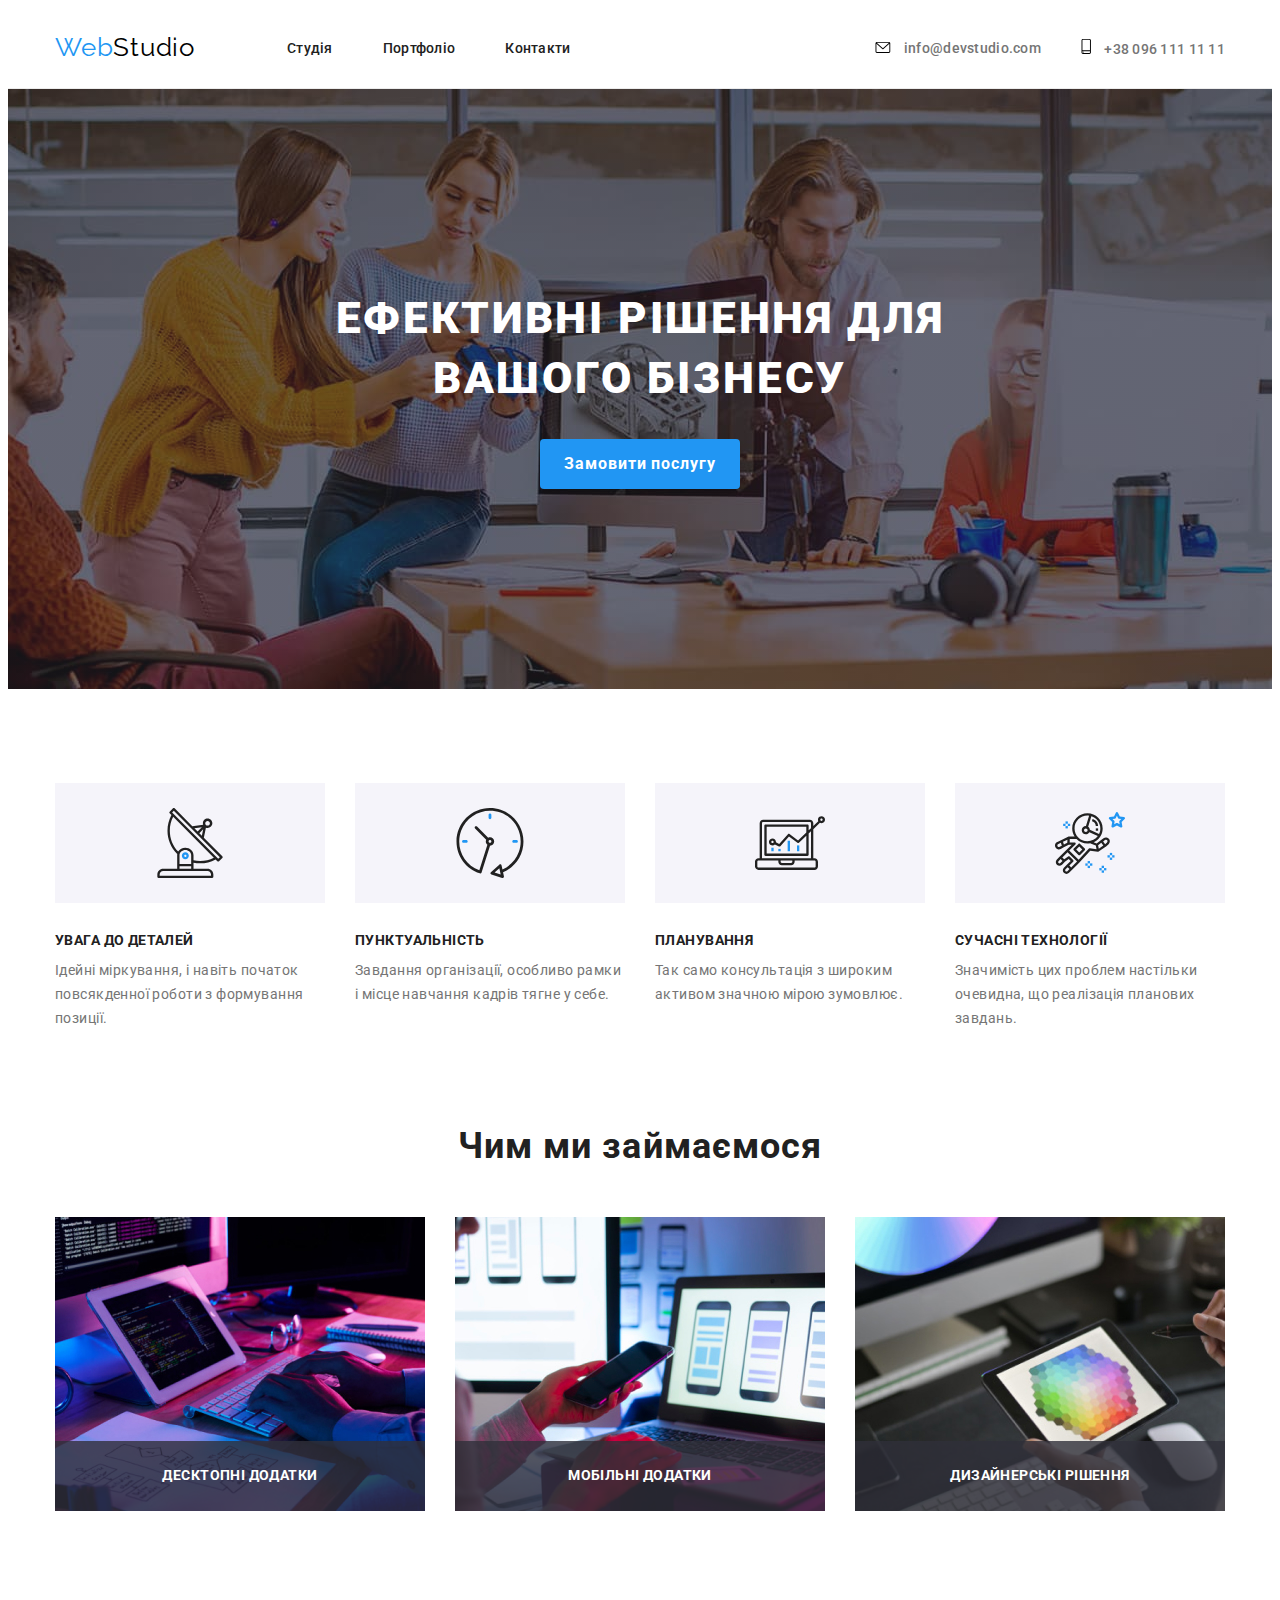
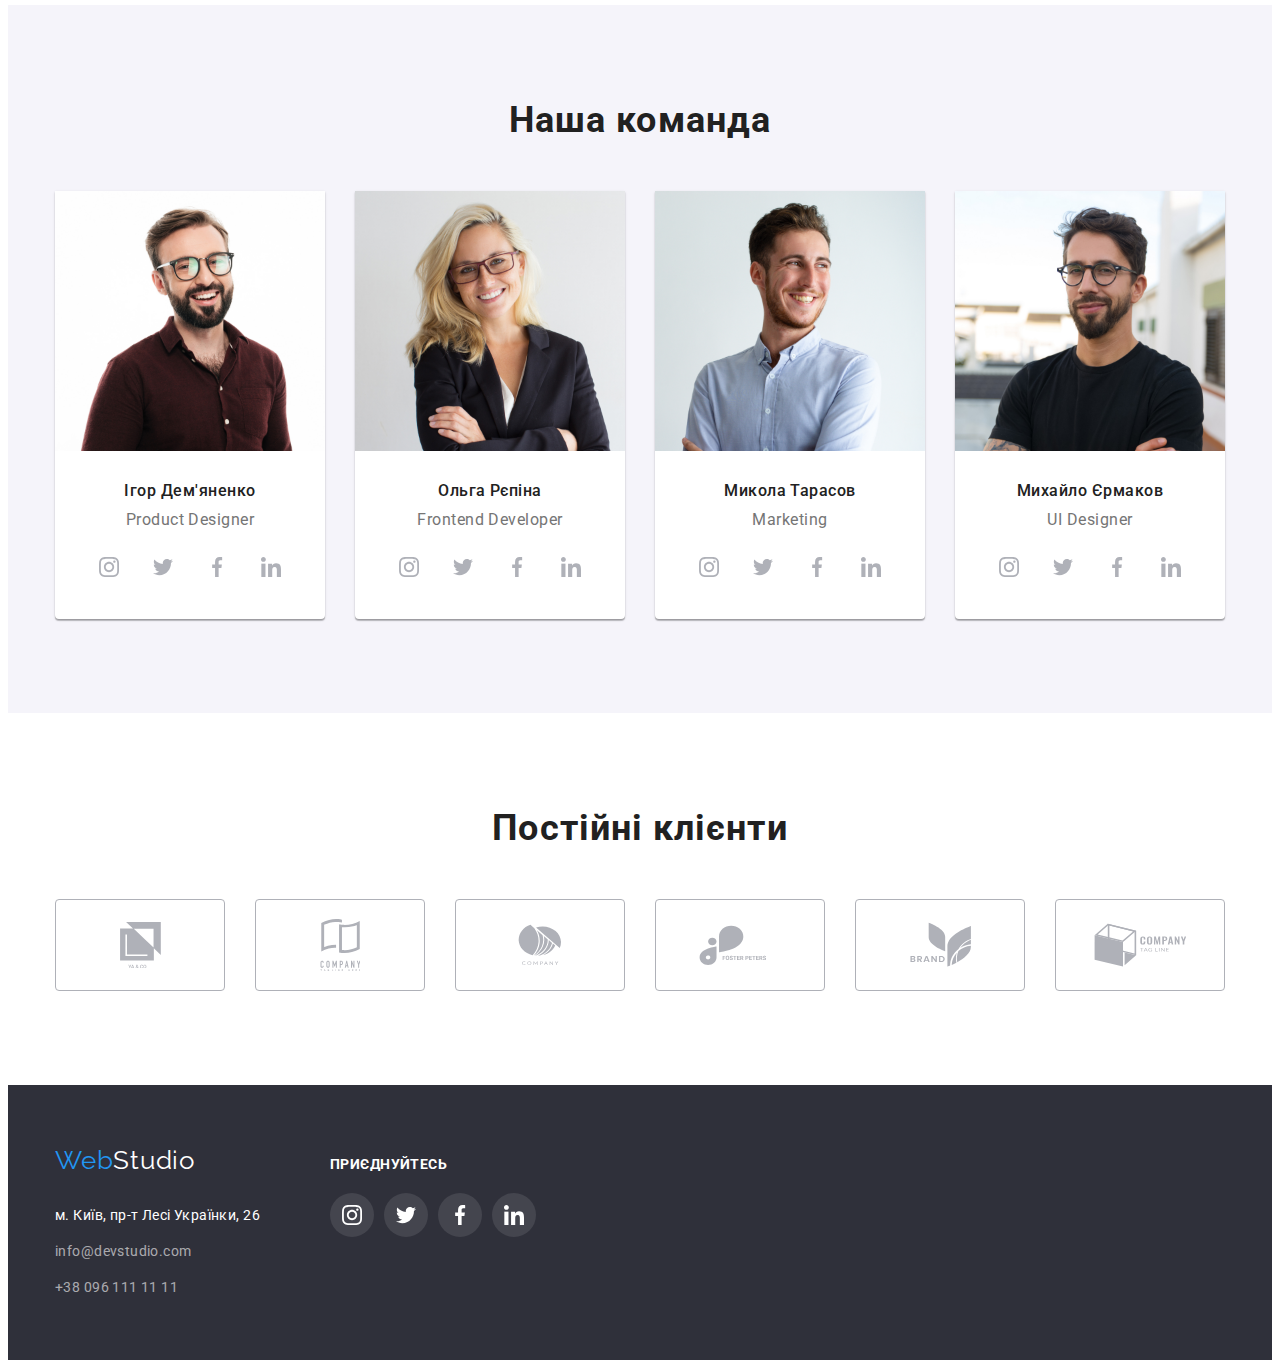
==== index.html @ 6dfbad47 "z-index" ====
<!DOCTYPE html>
<html lang="uk">
<head>
    <meta charset="UTF-8">
    <meta http-equiv="X-UA-Compatible" content="IE=edge">
    <meta name="viewport" content="width=device-width, initial-scale=1.0">
    <title>Студія</title>
    <link rel="stylesheet" href="https://cdnjs.cloudflare.com/ajax/libs/modern-normalize/1.1.0/modern-normalize.min.css" integrity="sha512-wpPYUAdjBVSE4KJnH1VR1HeZfpl1ub8YT/NKx4PuQ5NmX2tKuGu6U/JRp5y+Y8XG2tV+wKQpNHVUX03MfMFn9Q==" crossorigin="anonymous" referrerpolicy="no-referrer" />
    <link rel="preconnect" href="https://fonts.googleapis.com">
<link rel="preconnect" href="https://fonts.gstatic.com" crossorigin>
<link href="https://fonts.googleapis.com/css2?family=Raleway:wght@700&family=Roboto:wght@400;500;700;900&display=swap" rel="stylesheet">
<link rel="stylesheet" href="./css/styles.css">
</head>
<body>
    <header class="header">
        <div class="container">
            <div class="header-style">
                <nav class="navigation">
                    <a href="./index.html" lang="en" class="logo-head">Web<span class="logo-head-sec">Studio</span></a>
                    <ul class="list-style-nav">
                        <li><a href="./index.html" class="link">Студія</a></li>
                        <li><a href="./portfolio.html" class="link">Портфоліо</a></li>
                        <li><a href="" class="link">Контакти</a></li>
                    </ul>
                </nav>
        
        
                <ul class="list-style-cont">

                    <li class="link-cont-gen">
                        <a href="Mailto:info@devstudio.com" class="link-cont">
                            <span class="cont-icon">
                                <svg width="16" height="12">
                                    <use href="./img/icons.svg#icon-envelope"></use>    
                                </svg>
                            </span>
                            info@devstudio.com
                        </a>
                    </li>
                        
                        
                    <li class="link-cont-gen">
                        <a href="Tel:+380961111111" class="link-cont">
                            <span class="cont-icon">
                                <svg width="10" height="15.99">
                                    <use href="./img/icons.svg#icon-smartphone"></use>
                                </svg>
                            </span>
                            +38 096 111 11 11
                        </a>               
                    </li>

                </ul>
            </div>
        </div>
    </header>
    <main>
    <section class="section hero-section">
        <div class="container">
            <div class="hero-box">
                <h1 class="hero-title">Ефективні рішення для вашого бізнесу</h1>
                <button type="button" class="button-zero">Замовити послугу</button>
            </div>
        </div>
    </section>
    <section class="section">
        <div class="container">
            <h2 class="title-hidd">Особливості</h2>

            <ul class="list-items">
                <li>
                    <div class="features-ill">
                        <svg class="features" width="70" height="70">
                            <use href="./img/icons.svg#icon-antenna"></use>
                        </svg>
                    </div>
                    <h3 class="title-item">УВАГА ДО ДЕТАЛЕЙ</h3>
                    <p class="text-item">Ідейні міркування, і навіть початок повсякденної роботи з формування позиції.</p>
                </li>
                <li>
                    <div class="features-ill">
                        <svg class="features" width="70" height="70">
                            <use href="./img/icons.svg#icon-clock"></use>
                        </svg>
                    </div>
                    <h3 class="title-item">ПУНКТУАЛЬНІСТЬ</h3>
                    <p class="text-item">Завдання організації, особливо рамки і місце навчання кадрів тягне у себе.</p>
                </li>
                <li>
                    <div class="features-ill">
                        <svg class="features" width="70" height="70">
                            <use href="./img/icons.svg#icon-diagram"></use>
                        </svg>
                    </div>
                    <h3 class="title-item">ПЛАНУВАННЯ</h3>
                    <p class="text-item">Так само консультація з широким активом значною мірою зумовлює.</p>
                </li>
                <li>
                    <div class="features-ill">
                        <svg class="features" width="70" height="70">
                            <use href="./img/icons.svg#icon-astronaut"></use>
                        </svg>
                    </div>
                    <h3 class="title-item">СУЧАСНІ ТЕХНОЛОГІЇ</h3>
                    <p class="text-item">Значимість цих проблем настільки очевидна, що реалізація планових завдань.</p>
                </li>
            </ul>
        </div>
    </section> 
    <section class="section section-busi">
        <div class="container">    
            <h2 class="title-busi">Чим ми займаємося</h2>
            <ul class="list-images">
                <li class="tumb">
                    <img class="card-image" src="./img/img11.jpg" alt="Десктопні додатки" width="370">
                    <div class="label-box">   
                        <p class="label">Десктопні додатки</p>
                    </div> 
                </li> 
                <li class="tumb">
                    <img class="card-image" src="./img/img22.jpg" alt="Мобільні додатки" width="370">
                    <div class="label-box">   
                        <p class="label">Мобільні додатки</p>
                    </div> 
                </li> 
                <li class="tumb">
                    <img class="card-image" src="./img/img33.jpg" alt="Дизайнерські рішення" width="370">
                    <div class="label-box">   
                        <p class="label">Дизайнерські рішення</p>
                    </div> 
                </li> 
            </ul>  
        </div>
    </section>


    <section class="section team-section">
        <div class="container">
            
            <h2 class="title-team-section">Наша команда</h2>

            <ul class="list-cards">
                <li>   
                    <img class="card-image" src="./img/img1.jpg" alt="Ігор Дем'яненко" width="270">
                    <div class="data-cards">
                        <h3 class="titles-cards">Ігор Дем'яненко</h3>
                        <p class="desc-cards">Product Designer</p>
                    </div>

                    <div class="social-links-team">
                        <ul class="list-social-links">
                            <li>
                                <a href="" class="sosial-image">
                                    <svg width="20" height="20">
                                        <use href="./img/icons.svg#icon-instagram"></use>
                                    </svg>
                                </a>
                            </li>
                            <li>
                                <a href="" class="sosial-image">
                                    <svg width="20" height="20">
                                        <use href="./img/icons.svg#icon-twitter"></use>
                                    </svg>
                                </a>
                            </li>
                            <li>
                                <a href="" class="sosial-image">
                                    <svg width="20" height="20">
                                        <use href="./img/icons.svg#icon-facebook"></use>
                                    </svg>
                                </a>
                            </li>
                            <li>
                                <a href="" class="sosial-image">
                                    <svg width="20" height="20">
                                        <use href="./img/icons.svg#icon-linkedin"></use>
                                    </svg>
                                </a>
                            </li>
                        </ul>
                    </div>

                </li>
                <li>
                    <img class="card-image" src="./img/img2.jpg" alt="Ольга Рєпіна" width="270">
                    <div class="data-cards">    
                        <h3 class="titles-cards">Ольга Рєпіна</h3>
                        <p class="desc-cards">Frontend Developer</p>
                    </div>

                    <div class="social-links-team">
                        <ul class="list-social-links">
                            <li>
                                <a href="" class="sosial-image">
                                    <svg width="20" height="20">
                                        <use href="./img/icons.svg#icon-instagram"></use>
                                    </svg>
                                </a>
                            </li>
                            <li>
                                <a href="" class="sosial-image">
                                    <svg width="20" height="20">
                                        <use href="./img/icons.svg#icon-twitter"></use>
                                    </svg>
                                </a>
                            </li>
                            <li>
                                <a href="" class="sosial-image">
                                    <svg width="20" height="20">
                                        <use href="./img/icons.svg#icon-facebook"></use>
                                    </svg>
                                </a>
                            </li>
                            <li>
                                <a href="" class="sosial-image">
                                    <svg width="20" height="20">
                                        <use href="./img/icons.svg#icon-linkedin"></use>
                                    </svg>
                                </a>
                            </li>
                        </ul>
                    </div>
                </li>
                <li>
                    <img class="card-image" src="./img/img3.jpg" alt="Микола Тарасов" width="270">
                    <div class="data-cards">   
                        <h3 class="titles-cards">Микола Тарасов</h3>
                        <p class="desc-cards">Marketing</p>
                    </div>

                    <div class="social-links-team">
                        <ul class="list-social-links">
                            <li>
                                <a href="" class="sosial-image">
                                    <svg width="20" height="20">
                                        <use href="./img/icons.svg#icon-instagram"></use>
                                    </svg>
                                </a>
                            </li>
                            <li>
                                <a href="" class="sosial-image">
                                    <svg width="20" height="20">
                                        <use href="./img/icons.svg#icon-twitter"></use>
                                    </svg>
                                </a>
                            </li>
                            <li>
                                <a href="" class="sosial-image">
                                    <svg width="20" height="20">
                                        <use href="./img/icons.svg#icon-facebook"></use>
                                    </svg>
                                </a>
                            </li>
                            <li>
                                <a href="" class="sosial-image">
                                    <svg width="20" height="20">
                                        <use href="./img/icons.svg#icon-linkedin"></use>
                                    </svg>
                                </a>
                            </li>
                        </ul>
                    </div>
                </li>
                <li>
                    <img class="card-image" src="./img/img4.jpg" alt="Михайло Єрмаков" width="270">
                    <div class="data-cards">
                        <h3 class="titles-cards">Михайло Єрмаков</h3>
                        <p class="desc-cards">UI Designer</p>
                    </div>

                    <div class="social-links-team">
                        <ul class="list-social-links">
                            <li>
                                <a href="" class="sosial-image">
                                    <svg width="20" height="20">
                                        <use href="./img/icons.svg#icon-instagram"></use>
                                    </svg>
                                </a>
                            </li>
                            <li>
                                <a href="" class="sosial-image">
                                    <svg width="20" height="20">
                                        <use href="./img/icons.svg#icon-twitter"></use>
                                    </svg>
                                </a>
                            </li>
                            <li>
                                <a href="" class="sosial-image">
                                    <svg width="20" height="20">
                                        <use href="./img/icons.svg#icon-facebook"></use>
                                    </svg>
                                </a>
                            </li>
                            <li>
                                <a href="" class="sosial-image">
                                    <svg width="20" height="20">
                                        <use href="./img/icons.svg#icon-linkedin"></use>
                                    </svg>
                                </a>
                            </li>
                        </ul>
                    </div>
                </li>
            </ul>
            
        </div>
    </section>

    <section class="section">
        <div class="container">
            <h2 class="title-clients">Постійні клієнти</h2>
            <ul class="list-clients">
                <li>
                    <a href="" class="client-logo">
                        <svg width="41" height="46.7">
                            <use href="./img/icons.svg#icon-group"></use>
                        </svg>
                    </a>
                </li>
                <li>
                    <a href="" class="client-logo">
                        <svg width="40" height="52">
                            <use href="./img/icons.svg#icon-group-1"></use>
                        </svg>
                    </a>
                </li>
                <li>
                    <a href="" class="client-logo">
                        <svg width="43.46" height="41.18">
                            <use href="./img/icons.svg#icon-group-2"></use>
                        </svg>
                    </a>
                </li>
                <li>
                    <a href="" class="client-logo">
                        <svg width="84.44" height="40.62">
                            <use href="./img/icons.svg#icon-group-3"></use>
                        </svg>
                    </a>
                </li>
                <li>
                    <a href="" class="client-logo">
                        <svg width="62.54" height="45.43">
                            <use href="./img/icons.svg#icon-group-4"></use>
                        </svg>
                    </a>
                </li>
                <li>
                    <a href="" class="client-logo">
                        <svg width="93.79" height="43.93">
                            <use href="./img/icons.svg#icon-group-5"></use>
                        </svg>
                    </a>
                </li>
            </ul>

        </div>
    </section>
    </main>
    <footer class="footer">

        <div class="container container-foot">
            
            <div class="list-cont-foot">
                <a href="" lang="en" class="logo-foot">Web<span class="logo-foot-sec">Studio</span></a>
                <address class="address-style">
                <ul class="list-style-foot">
                    <li><a href="https://goo.gl/maps/CPtrU1FHBa2aNyZL9" target="_blank" 
                        rel="noopener noreferrer nofollow" class="link-add">
                        м. Київ, пр-т Лесі Українки, 26</a></li>
                    <li><a href="Mailto:info@devstudio.com" class="link-cont-foot">info@devstudio.com</a></li>
                    <li><a href="Tel:+380961111111" class="link-cont-foot">+38 096 111 11 11</a></li>
                </ul>
                </address>
            </div>

            <div class="social-cont-foot">
                <h3 class="join">приєднуйтесь</h3>
                <ul class="list-social-links-foot">
                    <li>
                        <a href="" class="social-link-foot">
                            <svg width="20" height="20">
                                <use href="./img/icons.svg#icon-instagram"></use>
                            </svg>
                        </a>
                    </li>
                    <li>
                        <a href="" class="social-link-foot">
                            <svg width="20" height="20">
                                <use href="./img/icons.svg#icon-twitter"></use>
                            </svg>
                        </a>
                    </li>
                    <li>
                        <a href="" class="social-link-foot">
                            <svg width="20" height="20">
                                <use href="./img/icons.svg#icon-facebook"></use>
                            </svg>
                        </a>
                    </li>
                    <li>
                        <a href="" class="social-link-foot">
                            <svg width="20" height="20">
                                <use href="./img/icons.svg#icon-linkedin"></use>
                            </svg>
                        </a>
                    </li>
                </ul>
            </div>


        </div>
    </footer>
    <script src="./js/modal.js"></script>
</body>
</html>
---- css/styles.css ----
*,
*::before,
*::after {
  box-sizing: border-box;
}


:root {
    --brand-color-text: #212121;
    --brand-color-hero: #FFFFFF;
    --brand-color-backgraund: #2F303A;
    --brand-color-link: #2196F3;
    --brand-color-logo: #2196F3;
    --brand-color-logo-two: #000000;
    --brand-color-description: #757575;
    --brand-color-button: #2196F3;
    --brand-color-contacts: rgba(255, 255, 255, 0.6);
    --brand-color-com: #F5F4FA;
    --brand-color-bgd: #F5F5F5;
    --brand-color-header-icon: #757575;
    --brand-color-features: #F5F4FA;
    --brand-color-social-link: #AFB1B8;
    --brand-color-border: #AFB1B8;
    --brand-color-icon:  #AFB1B8;
    --brand-color-bgd-icon-foot: rgba(255, 255, 255, 0.1);
}

body {

    font-family: 'Roboto', sans-serif;
    color: var(--brand-color-text);

}

/* СПІЛЬНЕ*/

.section {
    padding-top: 94px;
    padding-bottom: 94px;
}

.container {    
    width: 1200px;    
    margin-right: auto;
    margin-left: auto;
    padding-right: 15px;
    padding-left: 15px;
}

.card-image {
    display: block;
} 

/* СПІЛЬНЕ    end */



/* ШАПКА */


.header {
    
    background: var(--brand-color-hero);
    border-bottom: 1px solid #ECECEC;
    padding-top: 24px;
    padding-bottom: 25px;
}

.header-style {
    display: flex;
    justify-content: space-between;
    
    align-items: center;
}
.navigation {
   display: flex;
   align-items: center;
   gap: 92px;
}
.logo-head {
    font-family: 'Raleway', sans-serif;
    font-size: 26px;
    line-height: 1.2;
    letter-spacing: 0.03em;
    color: var(--brand-color-logo);
    text-decoration: none;

}
.logo-head:hover {
    color: var( --brand-color-text);
}
.logo-head:focus {
    color: var( --brand-color-text);
}

.logo-head-sec {
    font-family: 'Raleway', sans-serif;
    color: var(--brand-color-logo-two);
    text-decoration: none;
}
.logo-head-sec:hover {
    color: var(--brand-color-logo);
}
.logo-head-sec:focus {
    color: var(--brand-color-logo);
}

.list-style-nav {
    list-style: none;
    display: flex;
    padding-left: 0;
    margin-top: 0;
    margin-bottom: 0;
    gap: 50px;
}

.link {
    font-weight: 500;
    font-size: 14px;
    line-height: 1.14;
    letter-spacing: 0.02em;
    text-decoration: none;
    color: var(--brand-color-text);
    transition: color 250ms cubic-bezier(0.4, 0, 0.2, 1);  
}
.link:hover {
    color: var(--brand-color-link);
}
.link:focus {
    color: var(--brand-color-link);
}


/*  КОНТАКТИ В ХЕДЕРІ  */


.list-style-cont {
    list-style: none;
    display: flex;
    padding-left: 0;
    margin-top: 0;
    margin-bottom: 0;
    gap: 40px;    
}



.link-cont {
    font-weight: 500;
    font-size: 14px;
    line-height: 1.14;
    letter-spacing: 0.02em;
    text-decoration: none;
    color: var(--brand-color-description);
    transition: color 250ms cubic-bezier(0.4, 0, 0.2, 1);
}

.link-cont:hover {
    color: var(--brand-color-link);
    fill: var(--brand-color-link);
}
.link-cont:focus {
    color: var(--brand-color-link); 
    fill: var(--brand-color-link);
}

.cont-icon {
    margin-right: 10px;
}


/* ШАПКА   end */



/* ГОЛОВНА */

.hero-section {
    background-size: cover;
    background-position: center center;
    background-repeat: no-repeat;
    background-image: linear-gradient(rgba(47, 48, 58, 0.4), rgba(47, 48, 58, 0.4)), url(../img/hero.jpg);
    background-color: var(--brand-color-backgraund);   
    padding-top: 200px;
    padding-bottom: 200px;
}

.hero-box {
    height: 200px;
    display: flex;
    flex-direction: column;
    align-items: center;    
    row-gap: 30px;
}

.hero-title {
    width: 696px;
    font-weight: 900;
    font-size: 44px;
    line-height: 1.36;    
    letter-spacing: 0.06em;
    text-transform: uppercase;
    color: var(--brand-color-hero);
    text-align: center;
    margin-top: 0;
    margin-bottom: 0;
    
}

.button-zero {
    border: none;
    padding: 0;
    width: 200px;
    height: 50px;
    box-shadow: 0px 4px 4px rgba(0, 0, 0, 0.15);
    border-radius: 4px;
    font-family: 'Roboto';
    font-style: normal;
    font-weight: 700;
    font-size: 16px;
    line-height: 1.9;
    text-align: center;
    letter-spacing: 0.06em;
    color: var(--brand-color-hero);
    background: var(--brand-color-button);
    cursor: pointer;
}


/* ГОЛОВНА  end */




/* ОСОБЛИВОСТІ */


.title-hidd {
    margin-right: auto;
    margin-left: auto;
    margin-top: 0;
    display: none;
}
.list-items {
    padding-left: 0;
    margin: 0;
    list-style: none;
    display: flex;
    justify-content: space-between;
}

.list-items > li {
    width: 270px;
}

.features-ill {
    display: flex;
    justify-content: center;
    height: 120px;
    margin-bottom: 30px;
    align-items: center;
    background-color: var(--brand-color-features);
}

.title-item {
    margin: 0 0 10px 0;
    font-size: 14px;
    line-height: 1.14;
    letter-spacing: 0.03em;
    text-transform: uppercase;
    color: var(--brand-color-text);
}

.text-item {
    margin: 0;
    font-size: 14px;
    line-height: 1.7;
    letter-spacing: 0.03em;
    color: var(--brand-color-description);
}

/* ОСОБЛИВОСТІ   end */




/* ЗАЙНЯТІСТЬ */


.section-busi {
    padding-top: 0;
}

.title-busi {
    margin-top: 0;
    margin-bottom: 50px;
    font-size: 36px;
    line-height: 1.17;
    letter-spacing: 0.03em;
    color: var(--brand-color-text);
    text-align: center;
}
.list-images {
    margin-top: 0;
    margin-bottom: 0;
    justify-content: space-between;
    padding-left: 0;
    list-style: none;
    display: flex;
}

.tumb {
    position: relative;
}

.label-box {
    padding-top: 27px;
    position: absolute;
    bottom: 0;
    width: 100%;
    height: 70px;
    z-index: 1;
    background-size: cover;
    background-position: center center;
    background-repeat: no-repeat;
    background-color: rgba(47, 48, 58, 0.8);
}

.label {
    margin-top: 0;
    margin-bottom: 0;
    font-weight: 700;
    font-size: 14px;
    line-height: 1.14;
    text-align: center;
    letter-spacing: 0.03em;
    text-transform: uppercase;
    color: var(--brand-color-hero);

}


/*ЗАЙНЯТІСТЬ  end*/




/* НАША КОМАНДА */

.team-section {
    background: var(--brand-color-com);
    
    
}

.title-team-section {
    text-align: center;
    margin-top: 0;
    margin-bottom: 50px;
    font-size: 36px;
    line-height: 1.17;
    letter-spacing: 0.03em;
    color: var(--brand-color-text);
}

.list-cards {
    text-align: center;   
    padding-left: 0;
    margin-top: 0;
    margin-bottom: 0;   
    list-style: none;
    display: flex;
    justify-content: space-between;
}

.list-cards > li {
    width: 270px;
    background: var(--brand-color-hero);
    box-shadow: 0px 1px 3px rgba(0, 0, 0, 0.12), 0px 1px 1px rgba(0, 0, 0, 0.14), 0px 2px 1px rgba(0, 0, 0, 0.2);
    border-radius: 0px 0px 4px 4px;
}

.data-cards {
    padding-top: 30px;
    margin-bottom: 16px;
    
}

.titles-cards {
    margin-top: 0;
    margin-bottom: 10px;
    font-weight: 500;
    font-size: 16px;
    line-height: 1.19;    
    letter-spacing: 0.03em;
    color: var(--brand-color-text);
}

.desc-cards {
    margin-top: 0;
    margin-bottom: 0;
    font-weight: 400;
    font-size: 16px;
    line-height: 1.19;    
    letter-spacing: 0.03em;
    color: var(--brand-color-description);
}

.social-links-team {
    height: 44px;
    padding-right: 32px;
    padding-left: 32px;
    margin-bottom: 30px;

}

.list-social-links {
    padding-left: 0;
    list-style: none;
    display: flex;
    justify-content: space-between;
    
}

.sosial-image {
    display: inline-flex;
    justify-content: center;
    align-items: center;
    width: 44px;
    height: 44px;
    border: none;
    border-radius: 50%; 
    fill: var(--brand-color-icon)  
}

.sosial-image:hover {
    background-color: var(--brand-color-link);
    fill: var(--brand-color-hero)
}

.sosial-image:focus {
    background-color: var(--brand-color-link);  
}

.title-clients {
    margin-top: 0;
    margin-bottom: 0;
    font-weight: 700;
    font-size: 36px;
    line-height: 1.17;
    text-align: center;
    letter-spacing: 0.03em;
    color: var(--brand-color-text);
    text-align: center;
    margin-bottom: 50px;
}

.client-logo {
    width: 170px;
    height: 92px;
    display: flex;
    align-items: center;
    justify-content: center;
    border: 1px solid var(--brand-color-border);
    border-radius: 4px;
    fill: var(--brand-color-border);
}

.client-logo:hover {
    border-color: var(--brand-color-link);
    fill: var(--brand-color-link);
}

.client-logo:focus {
    border-color: var(--brand-color-link);
    fill: var(--brand-color-link);
}

.list-clients {
    margin-top: 0;
    margin-bottom: 0;
    padding-left: 0;
    list-style: none;
    display: flex;
    justify-content: space-between;
}


/* НАША КОМАНДА  end*/


/* ТІДВАЛ */

.footer {

    padding-top: 60px;
    padding-bottom: 60px;
    background: var(--brand-color-backgraund);
}

.container-foot {
    display: flex;
    column-gap: 70px;
    align-items: baseline;
}

.logo-foot {
    font-family: 'Raleway', sans-serif;
    font-size: 26px;
    line-height: 1.2;
    letter-spacing: 0.03em;
    color: var(--brand-color-logo);
    text-decoration: none;
}
.logo-foot:hover {
    color: var(--brand-color-hero);
}
.logo-foot:focus {
    color: var(--brand-color-hero);
}
.logo-foot-sec {
    color: var(--brand-color-hero);
}
.logo-foot-sec:hover {
    color: var(--brand-color-logo);
}
.logo-foot-sec:focus {
    color: var(--brand-color-logo);
}
.address-style {
    font-style: normal;
    margin-top: 28px;
}
.list-style-foot {
    list-style: none;
    padding-left: 0;
    margin-top: 0;
    margin-bottom: 0;
    display: flex;
    flex-direction: column;
    row-gap: 12px;
}
.link-add {  
    font-weight: 400;
    font-size: 14px;
    line-height: 1.71;
    letter-spacing: 0.03em;
    text-decoration: none;
    color: var(--brand-color-hero);
}
.link-add:hover {
    color: var(--brand-color-link);
}
.link-add:focus {
    color: var(--brand-color-link);
} 
.link-cont-foot {
    
    font-weight: 400;
    font-size: 14px;
    line-height: 1.71;
    letter-spacing: 0.03em;
    text-decoration: none;
    color: var(--brand-color-contacts);
}
.link-cont-foot:hover {
    color: var(--brand-color-link);
}
.link-cont-foot:focus {
    color: var(--brand-color-link); 
}


.social-cont-foot {
    display: flex;
    flex-direction: column;
    row-gap: 20px;
    
}

.join {
    margin-top: 0;
    margin-bottom: 0;
    font-weight: 700;
    font-size: 14px;
    line-height: 1.14;
    letter-spacing: 0.03em;
    text-transform: uppercase;
    color: var(--brand-color-hero)
}

.list-social-links-foot {
    width: 206px;
    height: 44px;
    display: flex;
    justify-content: space-between;
    list-style: none;
    margin-top: 0;
    margin-bottom: 0;
    padding-left: 0;   
}

.social-link-foot {
    width: 44px;
    height: 44px;
    display: flex;
    align-items: center;
    justify-content: center;
    border: none;
    border-radius: 50%;
    background-color: var(--brand-color-bgd-icon-foot);
    fill: var(--brand-color-hero);
}

.social-link-foot:hover {
    background-color: var(--brand-color-link);   
}

.social-link-foot:focus {
    background-color: var(--brand-color-link);
}



/* ТІДВАЛ   end */




/*  ПОРТФОЛІО */


.list-button {
    padding-left: 0;
    margin: 0 auto 50px;
    
    
    list-style: none;
    display: flex;
    justify-content: center;
    column-gap: 8px;
}

button {
    font-family: 'Roboto';
    font-weight: 500;
    font-size: 16px;
    line-height: 1.6;
    padding: 6px 22px 6px 22px;   
    letter-spacing: 0.03em;
    color: var(--brand-color-text);
    background: var(--brand-color-com);
    border-radius: 4px;
    border: none;
    cursor: pointer;
}

.button:hover {
    background: var(--brand-color-button);
    color: var(--brand-color-hero);
}

.button:focus {
    background: var(--brand-color-button);
    color: var(--brand-color-hero);
}

.list-card {
    margin-top: 0;
    margin-bottom: 0;
    padding: 0;   
    display: flex;
    list-style: none;
    flex-wrap: wrap;
    row-gap: 30px;
    column-gap: 30px;
}

.list-card > .item {
    flex-basis: calc((100%  - 60px) / 3);
    background: #FFFFFF;    
}

.item:hover {
    box-shadow: 0px 1px 1px rgba(0, 0, 0, 0.12), 0px 4px 4px rgba(0, 0, 0, 0.06), 1px 4px 6px rgba(0, 0, 0, 0.16);
}

.item:focus {
    box-shadow: 0px 1px 1px rgba(0, 0, 0, 0.12), 0px 4px 4px rgba(0, 0, 0, 0.06), 1px 4px 6px rgba(0, 0, 0, 0.16);
}

.data-cards-portf {
    padding: 20px 24px;
    border-right: 1px solid #EEEEEE;;
    border-bottom: 1px solid #EEEEEE;
    border-left: 1px solid #EEEEEE;;
}

.titles-portf {
    margin-top: 0;
    margin-bottom: 4px;
    font-weight: 700;
    font-size: 18px;
    line-height: 36px;
    letter-spacing: 0.06em;
    color: var(--brand-color-text);
}

.desc-portf {
    margin-top: 0;
    margin-bottom: 0;
    font-weight: 400;
    font-size: 16px;
    line-height: 1.9;
    letter-spacing: 0.03em;
    color: var(--brand-color-description);
}

/* ПОРТФОЛІО   end */
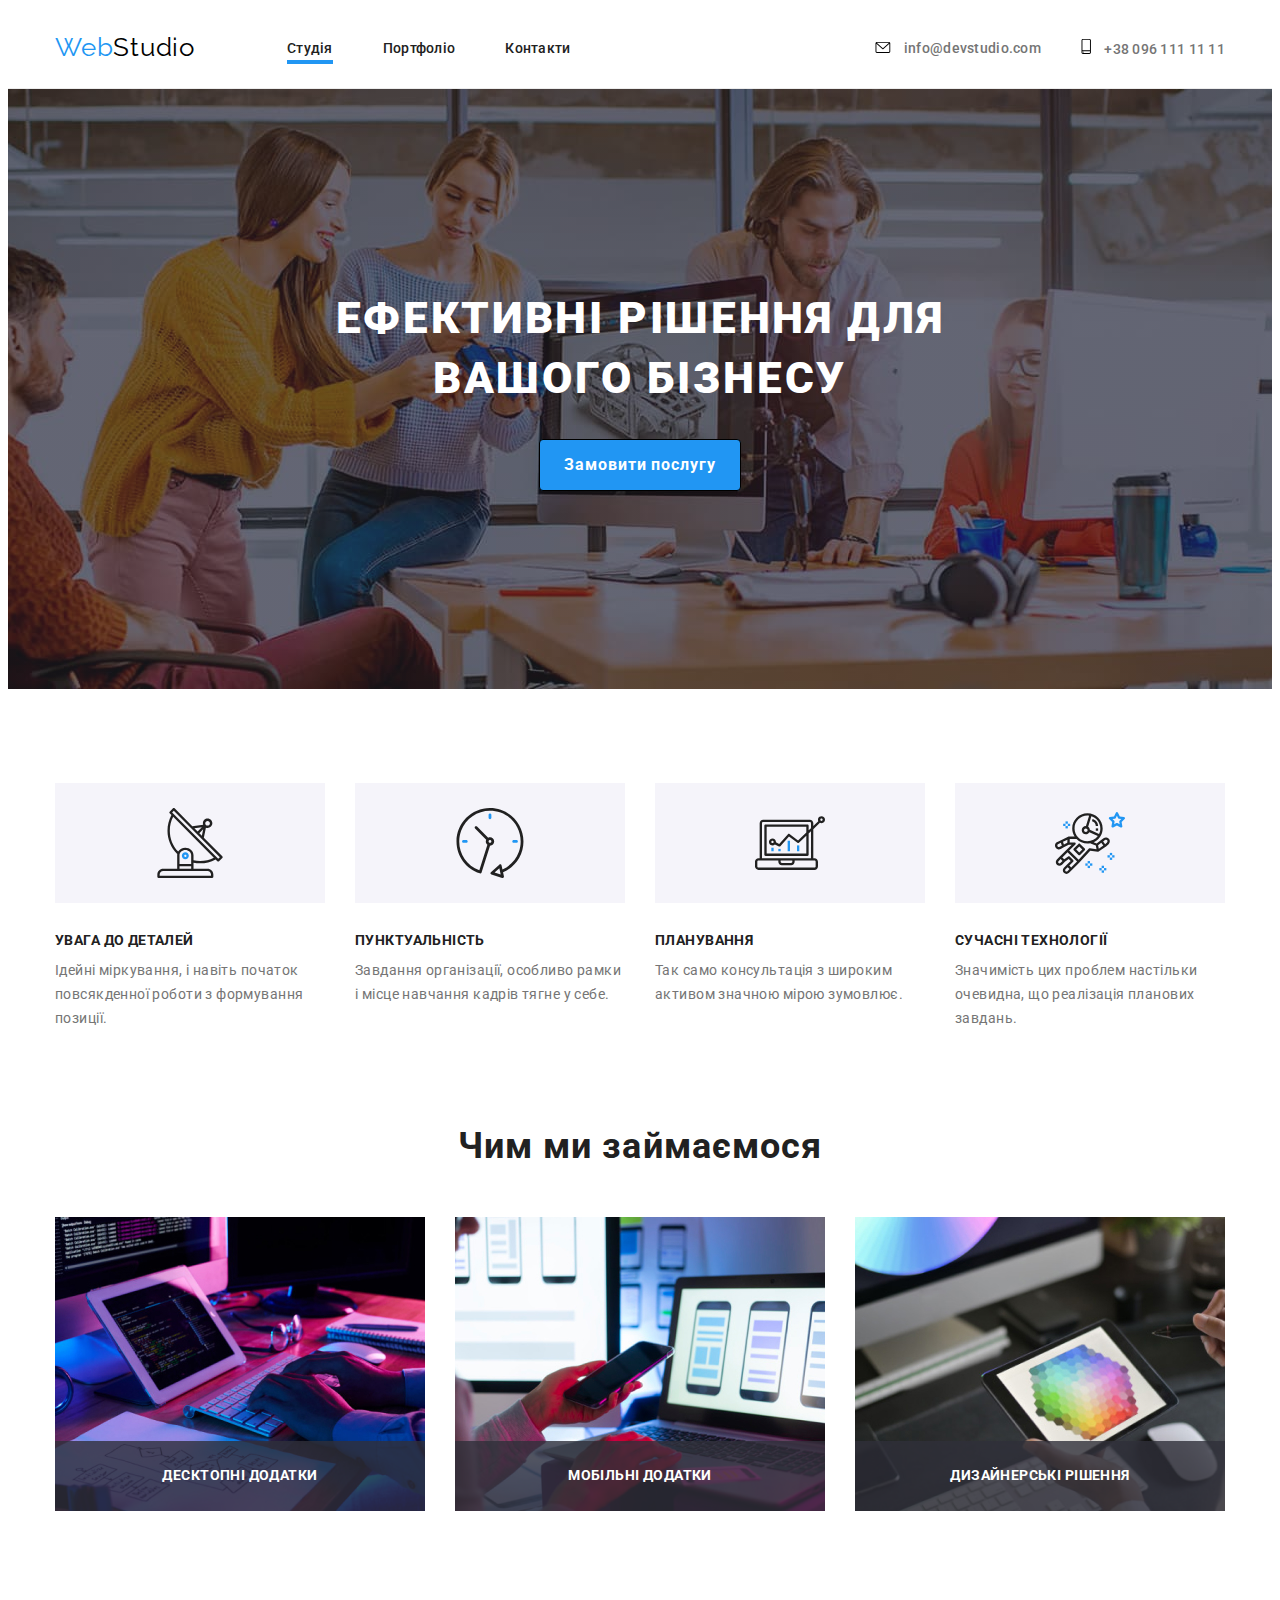
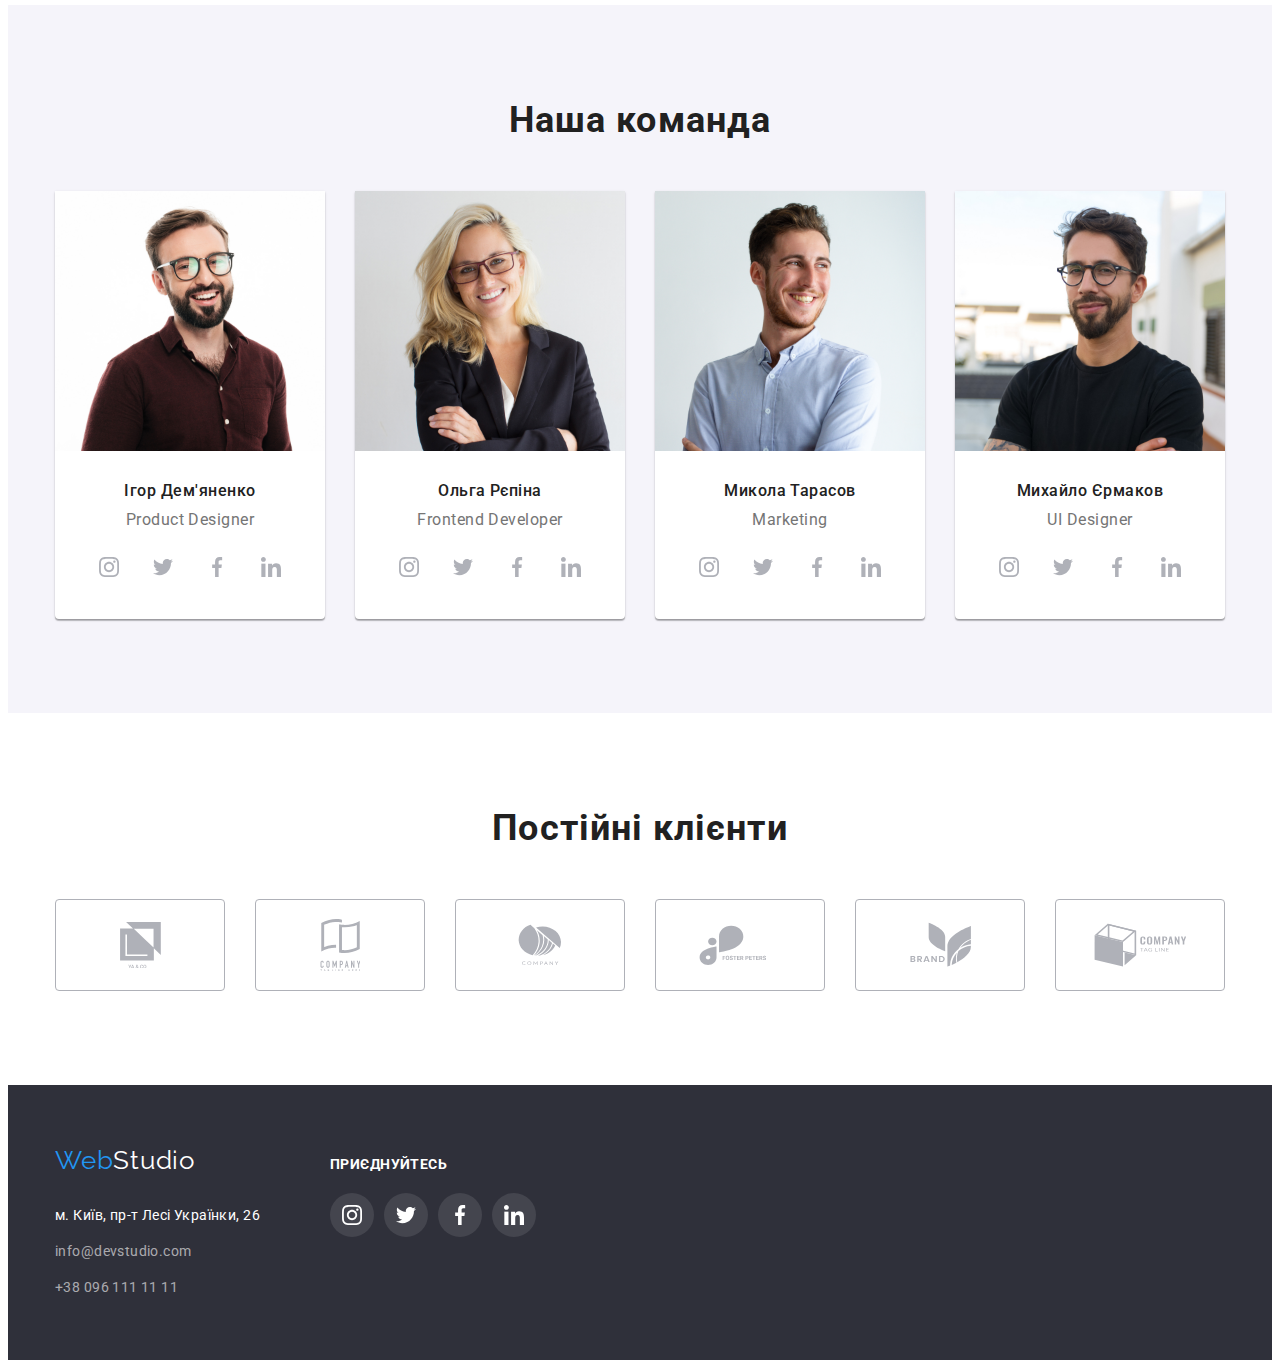
==== commit 08938788: "over" ====
--- a/index.html
+++ b/index.html
@@ -18,7 +18,7 @@
                 <nav class="navigation">
                     <a href="./index.html" lang="en" class="logo-head">Web<span class="logo-head-sec">Studio</span></a>
                     <ul class="list-style-nav">
-                        <li><a href="./index.html" class="link">Студія</a></li>
+                        <li><a href="./index.html" class="link current">Студія</a></li>
                         <li><a href="./portfolio.html" class="link">Портфоліо</a></li>
                         <li><a href="" class="link">Контакти</a></li>
                     </ul>
@@ -59,7 +59,7 @@
         <div class="container">
             <div class="hero-box">
                 <h1 class="hero-title">Ефективні рішення для вашого бізнесу</h1>
-                <button type="button" class="button-zero">Замовити послугу</button>
+                <button type="button" class="button-zero" data-modal-open><span class="zero">Замовити послугу</span></button>
             </div>
         </div>
     </section>
@@ -411,6 +411,16 @@
 
         </div>
     </footer>
-    <script src="./js/modal.js"></script>
+
+    <div class="backdrop is-hidden" data-modal>
+        <div class="modal">
+            <button type="button" class="close-button" data-modal-close>
+                <svg width="18" height="18">
+                    <use href="./img/icons.svg#icon-close-black"></use>
+                </svg>
+            </button>
+        </div>
+    </div>
+    <script src="./modal.js"></script>
 </body>
 </html>--- a/css/styles.css
+++ b/css/styles.css
@@ -51,6 +51,17 @@
     display: block;
 } 
 
+.link.current::after {
+    display: block;
+    position: absolute;
+    bottom: 0;
+    left: 0;
+    width: 100%;
+    height: 4px;
+    content: "";
+    background-color: var(--brand-color-link);
+}
+
 /* СПІЛЬНЕ    end */
 
 
@@ -115,13 +126,16 @@
 }
 
 .link {
+    padding-bottom: 8px;
+    position: relative;
     font-weight: 500;
     font-size: 14px;
     line-height: 1.14;
     letter-spacing: 0.02em;
     text-decoration: none;
     color: var(--brand-color-text);
-    transition: color 250ms cubic-bezier(0.4, 0, 0.2, 1);  
+    transition: color 250ms cubic-bezier(0.4, 0, 0.2, 1);
+     
 }
 .link:hover {
     color: var(--brand-color-link);
@@ -152,7 +166,7 @@
     letter-spacing: 0.02em;
     text-decoration: none;
     color: var(--brand-color-description);
-    transition: color 250ms cubic-bezier(0.4, 0, 0.2, 1);
+    transition: color 250ms cubic-bezier(0.4, 0, 0.2, 1), fill 250ms cubic-bezier(0.4, 0, 0.2, 1);
 }
 
 .link-cont:hover {
@@ -207,11 +221,9 @@
     
 }
 
-.button-zero {
-    border: none;
-    padding: 0;
-    width: 200px;
-    height: 50px;
+.button-zero { 
+    padding: 10px 24px;
+    border: 1px solid #000000;
     box-shadow: 0px 4px 4px rgba(0, 0, 0, 0.15);
     border-radius: 4px;
     font-family: 'Roboto';
@@ -224,9 +236,23 @@
     color: var(--brand-color-hero);
     background: var(--brand-color-button);
     cursor: pointer;
-}
-
-
+    transform: scaleX(1);
+    transition: filter 250ms cubic-bezier(0.4, 0, 0.2, 1), border 250ms cubic-bezier(0.4, 0, 0.2, 1);
+}
+
+.button-zero:hover {
+    filter: drop-shadow(0px 4px 4px rgba(0, 0, 0, 0.25));
+    transform: scaleX(1.1);
+    border: none;
+}
+
+.zero {
+    transform: scaleX(1);
+}
+
+.zero:hover {
+    transform: scaleX(1);
+}
 /* ГОЛОВНА  end */
 
 
@@ -430,7 +456,9 @@
     height: 44px;
     border: none;
     border-radius: 50%; 
-    fill: var(--brand-color-icon)  
+    fill: var(--brand-color-icon);
+    
+    transition: background-color 250ms cubic-bezier(0.4, 0, 0.2, 1), fill 250ms cubic-bezier(0.4, 0, 0.2, 1); 
 }
 
 .sosial-image:hover {
@@ -464,6 +492,7 @@
     border: 1px solid var(--brand-color-border);
     border-radius: 4px;
     fill: var(--brand-color-border);
+    transition: border-color 250ms cubic-bezier(0.4, 0, 0.2, 1), fill 250ms cubic-bezier(0.4, 0, 0.2, 1);
 }
 
 .client-logo:hover {
@@ -547,6 +576,7 @@
     letter-spacing: 0.03em;
     text-decoration: none;
     color: var(--brand-color-hero);
+    transition: color 250ms cubic-bezier(0.4, 0, 0.2, 1);
 }
 .link-add:hover {
     color: var(--brand-color-link);
@@ -562,6 +592,7 @@
     letter-spacing: 0.03em;
     text-decoration: none;
     color: var(--brand-color-contacts);
+    transition: color 250ms cubic-bezier(0.4, 0, 0.2, 1);
 }
 .link-cont-foot:hover {
     color: var(--brand-color-link);
@@ -610,6 +641,7 @@
     border-radius: 50%;
     background-color: var(--brand-color-bgd-icon-foot);
     fill: var(--brand-color-hero);
+    transition: background-color 250ms cubic-bezier(0.4, 0, 0.2, 1);
 }
 
 .social-link-foot:hover {
@@ -653,6 +685,7 @@
     border-radius: 4px;
     border: none;
     cursor: pointer;
+    transition: color 250ms cubic-bezier(0.4, 0, 0.2, 1), background-color 250ms cubic-bezier(0.4, 0, 0.2, 1);;
 }
 
 .button:hover {
@@ -677,8 +710,11 @@
 }
 
 .list-card > .item {
+    position: relative;
     flex-basis: calc((100%  - 60px) / 3);
-    background: #FFFFFF;    
+    background: #FFFFFF;
+    transition: box-shadow 250ms cubic-bezier(0.4, 0, 0.2, 1); 
+    overflow: hidden;   
 }
 
 .item:hover {
@@ -701,7 +737,7 @@
     margin-bottom: 4px;
     font-weight: 700;
     font-size: 18px;
-    line-height: 36px;
+    line-height: 2;
     letter-spacing: 0.06em;
     color: var(--brand-color-text);
 }
@@ -716,4 +752,64 @@
     color: var(--brand-color-description);
 }
 
+.card-overlay {
+    position: absolute;
+    top: 0;
+    left: 0;
+    width: 100%;
+    height: 294px;
+    padding: 63px 24px;
+    background-color: rgba(33, 150, 243, 0.9);
+    transform: translateY(100%);
+    transition: transform;
+}
+
+.item:hover .card-overlay {
+    transform: translateY(0);
+    transition: ;
+}
+
+
+
 /* ПОРТФОЛІО   end */
+
+
+/*  MODAL  */
+
+.backdrop {
+    position: fixed;
+    top: 0;
+    left: 0;
+    width: 100%;
+    height: 100%;
+    background-color: rgba(0, 0, 0, 0.2);
+}
+
+.modal {
+    position: absolute;
+    width: 100%;
+    max-width: 528px;
+    height: 100%;
+    max-height: 581px;
+    background-color: var(--brand-color-hero);
+    top: 50%;
+    left: 50%;
+    transform: translate(-50%, -50%);
+    box-shadow: 0px 1px 3px rgba(0, 0, 0, 0.12), 0px 1px 1px rgba(0, 0, 0, 0.14), 0px 2px 1px rgba(0, 0, 0, 0.2);
+    border-radius: 4px;
+}
+
+.close-button {
+    position: absolute;
+    top: 14px;
+    right: 14px;
+    padding: 0;
+    background-color: var(--brand-color-hero);
+
+}
+
+.is-hidden {
+    opacity: 0;
+    visibility: hidden;
+    pointer-events: none;
+}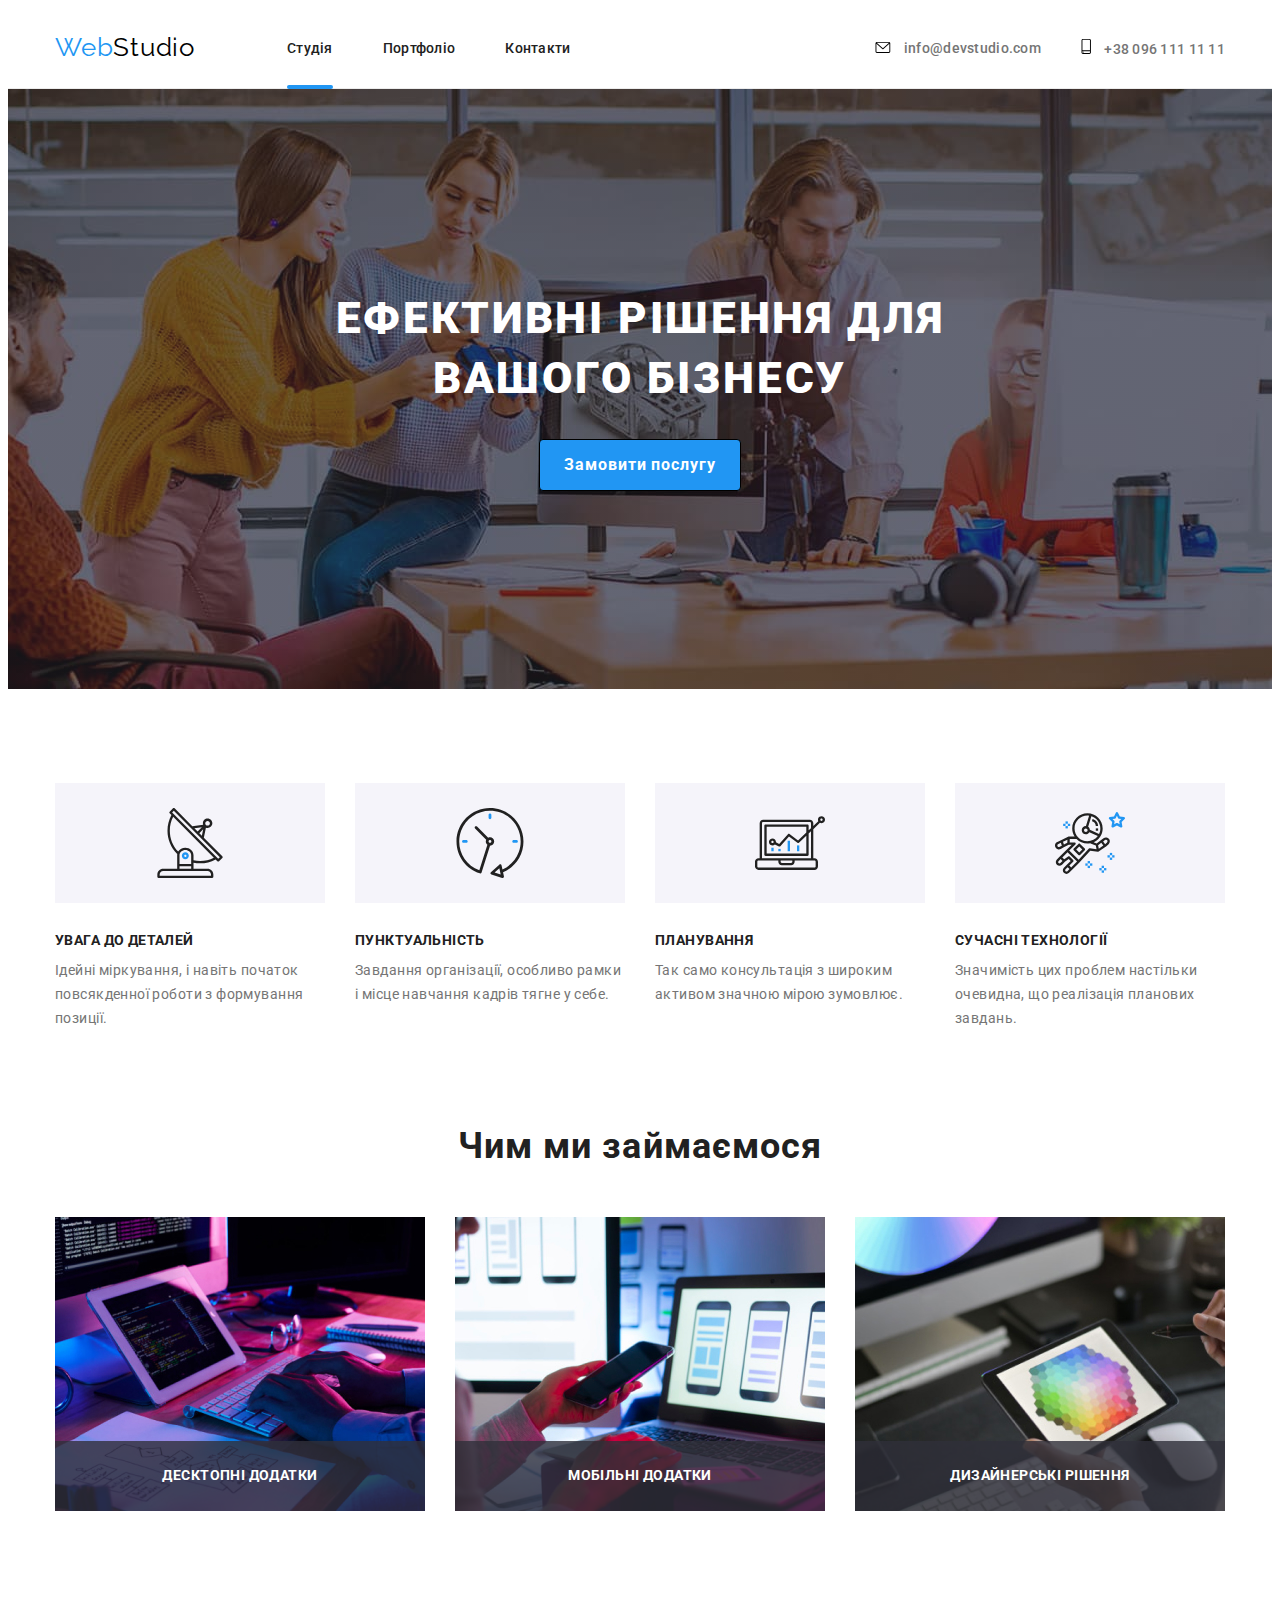
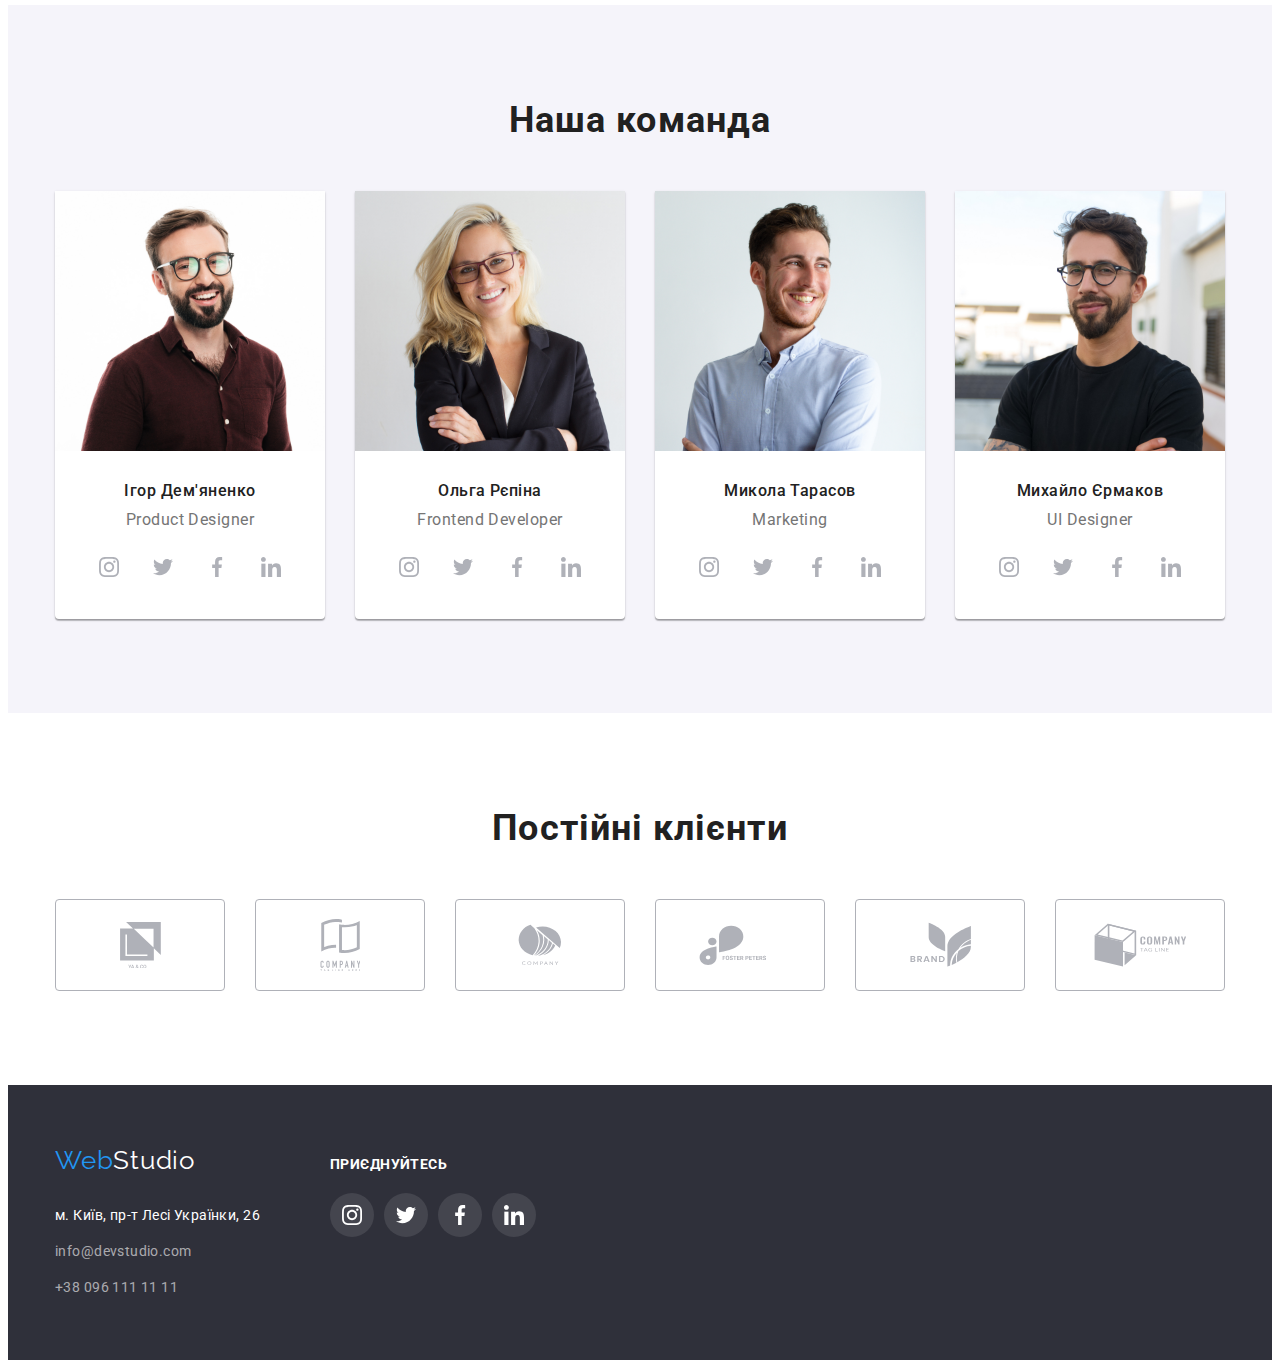
==== commit 3b5289de: "transitions" ====
--- a/index.html
+++ b/index.html
@@ -415,7 +415,7 @@
     <div class="backdrop is-hidden" data-modal>
         <div class="modal">
             <button type="button" class="close-button" data-modal-close>
-                <svg width="18" height="18">
+                <svg class="close-button-design" width="30" height="30">
                     <use href="./img/icons.svg#icon-close-black"></use>
                 </svg>
             </button>
--- a/css/styles.css
+++ b/css/styles.css
@@ -60,6 +60,7 @@
     height: 4px;
     content: "";
     background-color: var(--brand-color-link);
+    border-radius: 2px;
 }
 
 /* СПІЛЬНЕ    end */
@@ -126,7 +127,7 @@
 }
 
 .link {
-    padding-bottom: 8px;
+    padding-bottom: 33px;
     position: relative;
     font-weight: 500;
     font-size: 14px;
@@ -246,13 +247,12 @@
     border: none;
 }
 
-.zero {
-    transform: scaleX(1);
-}
-
-.zero:hover {
-    transform: scaleX(1);
-}
+.button-zero:focus {
+    filter: drop-shadow(0px 4px 4px rgba(0, 0, 0, 0.25));
+    transform: scaleX(1.1);
+    border: none;
+}
+
 /* ГОЛОВНА  end */
 
 
@@ -681,21 +681,23 @@
     padding: 6px 22px 6px 22px;   
     letter-spacing: 0.03em;
     color: var(--brand-color-text);
-    background: var(--brand-color-com);
+    background-color: var(--brand-color-com);
+    border: none;
     border-radius: 4px;
-    border: none;
     cursor: pointer;
-    transition: color 250ms cubic-bezier(0.4, 0, 0.2, 1), background-color 250ms cubic-bezier(0.4, 0, 0.2, 1);;
+    transition: color 250ms cubic-bezier(0.4, 0, 0.2, 1), background-color 250ms cubic-bezier(0.4, 0, 0.2, 1), box-shadow 250ms cubic-bezier(0.4, 0, 0.2, 1);
 }
 
 .button:hover {
     background: var(--brand-color-button);
     color: var(--brand-color-hero);
+    box-shadow: 0px 3px 1px rgba(0, 0, 0, 0.1), 0px 1px 2px rgba(0, 0, 0, 0.08), 0px 2px 2px rgba(0, 0, 0, 0.12);
 }
 
 .button:focus {
     background: var(--brand-color-button);
     color: var(--brand-color-hero);
+    box-shadow: 0px 3px 1px rgba(0, 0, 0, 0.1), 0px 1px 2px rgba(0, 0, 0, 0.08), 0px 2px 2px rgba(0, 0, 0, 0.12);
 }
 
 .list-card {
@@ -710,11 +712,10 @@
 }
 
 .list-card > .item {
-    position: relative;
+    
     flex-basis: calc((100%  - 60px) / 3);
     background: #FFFFFF;
     transition: box-shadow 250ms cubic-bezier(0.4, 0, 0.2, 1); 
-    overflow: hidden;   
 }
 
 .item:hover {
@@ -752,21 +753,65 @@
     color: var(--brand-color-description);
 }
 
-.card-overlay {
+/*  З псевдокласом
+
+.card-tumb {
+    position: relative;
+    overflow: hidden;
+
+    font-size: 18px;
+    line-height: 1.55;
+    letter-spacing: 0.03em;
+    color: var(--brand-color-hero);
+
+}
+
+
+.card-tumb::before {
+    display: inline-block;
     position: absolute;
+    content: "Ресурс пропонує комплексні пропозиції з різним рівнем функціоналу та сервісів. Все це дозволить відвідувачу отримати вичерпні відомості про компанію чи приватну особу.";
     top: 0;
     left: 0;
     width: 100%;
+    height: 100%;
+    padding: 63px 24px;
+    background-color: rgba(33, 150, 243, 0.9);
+    transform: translateY(100%);
+    transition: transform 250ms cubic-bezier(0.4, 0, 0.2, 1);
+}
+
+.item:hover .card-tumb::before {
+    transform: translateY(0);
+}
+*/
+
+.cards-tumb {
+    position: relative;
+    overflow: hidden;
+}
+
+
+.cards-desc {
+    position: absolute;
+    font-size: 18px;
+    line-height: 1.55;
+    letter-spacing: 0.03em;
+    color: var(--brand-color-hero);
+    margin-top: 0;
+    margin-bottom: 0;
+    top: 0;
+    left: 0;
+    width: 370px;
     height: 294px;
     padding: 63px 24px;
     background-color: rgba(33, 150, 243, 0.9);
     transform: translateY(100%);
-    transition: transform;
-}
-
-.item:hover .card-overlay {
+    transition: transform 250ms cubic-bezier(0.4, 0, 0.2, 1);
+}
+
+.item:hover .cards-desc {
     transform: translateY(0);
-    transition: ;
 }
 
 
@@ -783,6 +828,18 @@
     width: 100%;
     height: 100%;
     background-color: rgba(0, 0, 0, 0.2);
+   /* opacity: 1;
+    visibility: 1;
+    transition: opacity 250ms cubic-bezier(0.4, 0, 0.2, 1), visibility 250ms cubic-bezier(0.4, 0, 0.2, 1);
+    */
+    scale: 1;
+    transition: scale 250ms cubic-bezier(0.4, 0, 0.2, 1), visibility 250ms cubic-bezier(0.4, 0, 0.2, 1);
+}
+
+.is-hidden {
+    scale: 0;    
+    visibility: hidden;
+    pointer-events: none;
 }
 
 .modal {
@@ -796,7 +853,7 @@
     left: 50%;
     transform: translate(-50%, -50%);
     box-shadow: 0px 1px 3px rgba(0, 0, 0, 0.12), 0px 1px 1px rgba(0, 0, 0, 0.14), 0px 2px 1px rgba(0, 0, 0, 0.2);
-    border-radius: 4px;
+    border-radius: 4px;    
 }
 
 .close-button {
@@ -805,11 +862,15 @@
     right: 14px;
     padding: 0;
     background-color: var(--brand-color-hero);
-
-}
-
-.is-hidden {
-    opacity: 0;
-    visibility: hidden;
-    pointer-events: none;
-}+    transition: fill 250ms cubic-bezier(0.4, 0, 0.2, 1);
+}
+
+.close-button-design {
+    padding: 3px;
+    border: 1px solid rgba(0, 0, 0, 0.1);
+    border-radius: 50%;
+}
+
+.close-button:hover {
+    fill: var(--brand-color-button);
+}
